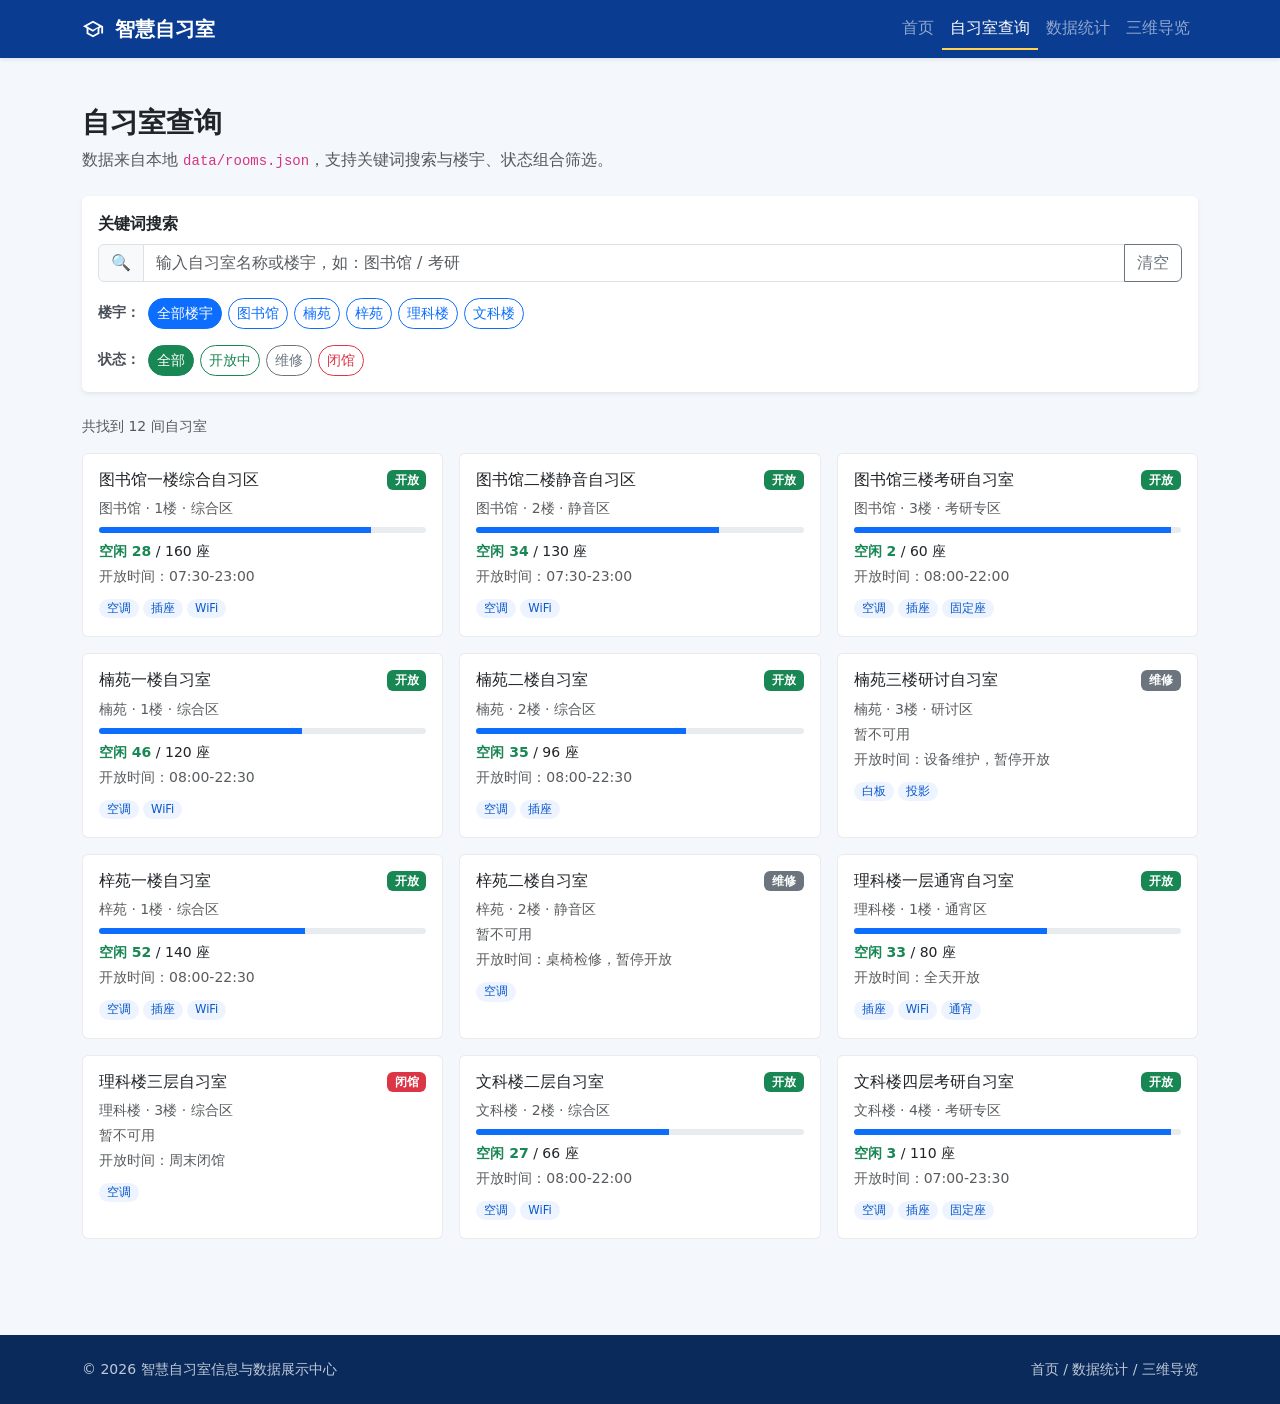
==== rooms.html @ e3b59764 "feat(rooms): 基于 JSON 实现自习室关键词搜索与楼宇、状态筛选" ====
<!DOCTYPE html>
<html lang="zh-CN">
<head>
  <meta charset="UTF-8">
  <meta name="viewport" content="width=device-width, initial-scale=1.0">
  <title>自习室查询 · 智慧自习室信息与数据展示中心</title>
  <link href="libs/bootstrap.min.css" rel="stylesheet">
  <link href="css/style.css" rel="stylesheet">
</head>
<body>
  <!-- ============ 全站统一导航 ============ -->
  <nav class="navbar navbar-expand-lg navbar-dark site-nav sticky-top shadow-sm">
    <div class="container">
      <a class="navbar-brand fw-bold" href="index.html">
        <svg class="brand-icon" viewBox="0 0 24 24" width="22" height="22" aria-hidden="true">
          <path fill="currentColor" d="M12 3 1 9l4 2.18v6L12 21l7-3.82v-6l2-1.09V17h2V9L12 3zm6.82 6L12 12.72 5.18 9 12 5.28 18.82 9zM17 15.99l-5 2.73-5-2.73v-3.72L12 15l5-3.72v3.71z"/>
        </svg>
        智慧自习室
      </a>
      <button class="navbar-toggler" type="button" data-bs-toggle="collapse"
              data-bs-target="#mainNav" aria-controls="mainNav"
              aria-expanded="false" aria-label="切换导航">
        <span class="navbar-toggler-icon"></span>
      </button>
      <div class="collapse navbar-collapse" id="mainNav">
        <ul class="navbar-nav ms-auto">
          <li class="nav-item"><a class="nav-link" href="index.html">首页</a></li>
          <li class="nav-item"><a class="nav-link" href="rooms.html">自习室查询</a></li>
          <li class="nav-item"><a class="nav-link" href="stats.html">数据统计</a></li>
          <li class="nav-item"><a class="nav-link" href="scene.html">三维导览</a></li>
        </ul>
      </div>
    </div>
  </nav>

  <main class="container py-4 py-lg-5">
    <!-- ============ 页头 ============ -->
    <header class="mb-4">
      <h1 class="h3 fw-bold">自习室查询</h1>
      <p class="text-muted mb-0">数据来自本地 <code>data/rooms.json</code>，支持关键词搜索与楼宇、状态组合筛选。</p>
    </header>

    <!-- 加载失败提示区 -->
    <div id="load-error"></div>

    <!-- ============ 查询工具栏 ============ -->
    <section class="card border-0 shadow-sm mb-4" aria-label="查询工具栏">
      <div class="card-body">
        <!-- 关键词搜索 -->
        <div class="mb-3">
          <label for="search-input" class="form-label fw-semibold">关键词搜索</label>
          <div class="input-group">
            <span class="input-group-text" aria-hidden="true">🔍</span>
            <input type="search" class="form-control" id="search-input"
                   placeholder="输入自习室名称或楼宇，如：图书馆 / 考研" autocomplete="off">
            <button class="btn btn-outline-secondary" type="button" id="search-clear">清空</button>
          </div>
        </div>

        <!-- 楼宇筛选（按钮由数据动态生成） -->
        <div class="filter-group mb-3" id="building-filters" role="group" aria-label="按楼宇筛选">
          <span class="filter-label">楼宇：</span>
          <span class="text-muted small ms-auto" id="building-loading">加载中…</span>
        </div>

        <!-- 状态筛选 -->
        <div class="filter-group" id="status-filters" role="group" aria-label="按状态筛选">
          <span class="filter-label">状态：</span>
          <button type="button" class="btn btn-sm btn-outline-success active" data-status="all">全部</button>
          <button type="button" class="btn btn-sm btn-outline-success" data-status="开放">开放中</button>
          <button type="button" class="btn btn-sm btn-outline-secondary" data-status="维修">维修</button>
          <button type="button" class="btn btn-sm btn-outline-danger" data-status="闭馆">闭馆</button>
        </div>
      </div>
    </section>

    <!-- ============ 结果区 ============ -->
    <div class="d-flex justify-content-between align-items-center mb-3">
      <p class="text-muted small mb-0" id="room-count" aria-live="polite">正在加载自习室…</p>
    </div>
    <div class="row g-3" id="room-list">
      <div class="col-12">
        <div class="loading-placeholder">
          <div class="spinner-border text-primary" role="status"></div>
          <p class="mt-2 mb-0">正在加载自习室数据…</p>
        </div>
      </div>
    </div>
  </main>

  <!-- ============ 页脚 ============ -->
  <footer class="site-footer py-4 mt-5">
    <div class="container d-flex flex-column flex-md-row justify-content-between align-items-center gap-2 small">
      <span>© <span data-year>2026</span> 智慧自习室信息与数据展示中心</span>
      <span><a href="index.html">首页</a> / <a href="stats.html">数据统计</a> / <a href="scene.html">三维导览</a></span>
    </div>
  </footer>

  <script src="libs/jquery-3.7.1.min.js"></script>
  <script src="libs/bootstrap.bundle.min.js"></script>
  <script src="js/common.js"></script>
  <script src="js/rooms.js"></script>
</body>
</html>
---- css/style.css ----
/* ============================================================
 * 智慧自习室信息与数据展示中心 · 全站公共样式
 * 依赖 Bootstrap 5，本文件只写自定义补充样式
 * ============================================================ */

:root {
  --brand-gradient: linear-gradient(135deg, #0d6efd 0%, #6610f2 100%);
  --brand-deep: #0a3d91;
}

html, body {
  height: 100%;
}

body {
  display: flex;
  flex-direction: column;
  min-height: 100vh;
  background-color: #f4f7fb;
}

main {
  flex: 1 0 auto;
}

/* 锚点跳转时给粘性导航栏留出空间 */
section[id] {
  scroll-margin-top: 76px;
}

/* ---------- 导航栏 ---------- */
.site-nav {
  background: var(--brand-deep);
}

.site-nav .nav-link {
  font-weight: 500;
}

.site-nav .nav-link.active {
  color: #fff;
  border-bottom: 2px solid #ffd34e;
}

.brand-icon {
  vertical-align: -4px;
  margin-right: 4px;
}

/* ---------- 首页横幅 ---------- */
.hero {
  background: var(--brand-gradient);
  position: relative;
  overflow: hidden;
}

.hero::after {
  /* 装饰性半透明圆，纯 CSS 不依赖图片 */
  content: "";
  position: absolute;
  right: -80px;
  top: -80px;
  width: 280px;
  height: 280px;
  border-radius: 50%;
  background: rgba(255, 255, 255, 0.12);
}

.hero .container {
  position: relative;
  z-index: 1;
}

.hero-tag {
  display: inline-block;
  padding: 4px 14px;
  border-radius: 999px;
  background: rgba(255, 255, 255, 0.18);
  font-size: 0.85rem;
}

/* ---------- 功能卡片 ---------- */
.module-card {
  border: none;
  box-shadow: 0 2px 8px rgba(0, 0, 0, 0.08);
  transition: transform 0.2s ease, box-shadow 0.2s ease;
}

.module-card:hover {
  transform: translateY(-4px);
  box-shadow: 0 8px 20px rgba(13, 110, 253, 0.18);
}

.card-badge {
  display: inline-block;
  padding: 2px 10px;
  border-radius: 999px;
  font-size: 0.75rem;
  font-weight: 600;
  width: fit-content;
}

/* ---------- 数据概览卡片 ---------- */
.stat-card {
  border: none;
  border-left: 4px solid #0d6efd;
  box-shadow: 0 2px 8px rgba(0, 0, 0, 0.06);
}

.stat-card .stat-num {
  font-size: 1.9rem;
  font-weight: 700;
  line-height: 1.2;
}

.stat-card.text-success { border-left-color: #198754; }
.stat-card.text-warning { border-left-color: #ffc107; }
.stat-card.text-info    { border-left-color: #0dcaf0; }

/* ---------- 自习室卡片 ---------- */
.room-card {
  border: 1px solid rgba(0, 0, 0, 0.08);
  transition: box-shadow 0.2s ease, transform 0.2s ease;
}

.room-card:hover {
  box-shadow: 0 6px 18px rgba(0, 0, 0, 0.12);
  transform: translateY(-2px);
}

.room-card.user-added {
  border-left: 4px solid #ffc107;
}

.tag-pill {
  display: inline-block;
  font-size: 0.72rem;
  padding: 1px 8px;
  margin: 2px 4px 2px 0;
  border-radius: 999px;
  background: #eef4ff;
  color: #0a58ca;
}

/* ---------- 筛选控件组 ---------- */
.filter-group {
  display: flex;
  flex-wrap: wrap;
  align-items: center;
  gap: 6px;
}

.filter-label {
  font-size: 0.9rem;
  color: #495057;
  font-weight: 600;
  margin-right: 2px;
  white-space: nowrap;
}

.filter-group .btn {
  border-radius: 999px;
}

/* ---------- 三维场景页 ---------- */
#scene-canvas {
  display: block;
  width: 100%;
  height: calc(100vh - 64px);
  touch-action: none;
}

.scene-panel {
  position: absolute;
  top: 76px;
  right: 14px;
  width: 250px;
  z-index: 20;
  box-shadow: 0 6px 20px rgba(0, 0, 0, 0.18);
}

.scene-legend {
  position: absolute;
  left: 14px;
  bottom: 14px;
  z-index: 20;
  padding: 10px 14px;
  border-radius: 10px;
  background: rgba(255, 255, 255, 0.92);
  font-size: 0.82rem;
  box-shadow: 0 4px 14px rgba(0, 0, 0, 0.12);
}

.legend-dot {
  display: inline-block;
  width: 12px;
  height: 12px;
  border-radius: 3px;
  margin-right: 5px;
  vertical-align: -1px;
}

.scene-hint {
  position: absolute;
  bottom: 14px;
  left: 50%;
  transform: translateX(-50%);
  z-index: 20;
  margin: 0;
  padding: 6px 16px;
  border-radius: 999px;
  background: rgba(0, 0, 0, 0.55);
  color: #fff;
  font-size: 0.8rem;
  white-space: nowrap;
}

/* 手机端三维提示换行，避免溢出 */
@media (max-width: 576px) {
  .scene-panel { width: calc(100% - 28px); top: 70px; }
  .scene-hint { font-size: 0.7rem; width: calc(100% - 28px); text-align: center; }
  #scene-canvas { height: calc(100vh - 56px); }
}

/* ---------- 图表容器 ---------- */
.chart-box {
  width: 100%;
  height: 380px;
}

@media (max-width: 576px) {
  .chart-box { height: 320px; }
}

/* ---------- 页脚 ---------- */
.site-footer {
  background: #0a2a5c;
  color: rgba(255, 255, 255, 0.75);
}

.site-footer a {
  color: rgba(255, 255, 255, 0.75);
  text-decoration: none;
}

.site-footer a:hover {
  color: #fff;
}

/* ---------- 加载占位 ---------- */
.loading-placeholder {
  text-align: center;
  color: #6c757d;
  padding: 40px 0;
}

.loading-placeholder .spinner-border {
  width: 1.6rem;
  height: 1.6rem;
}
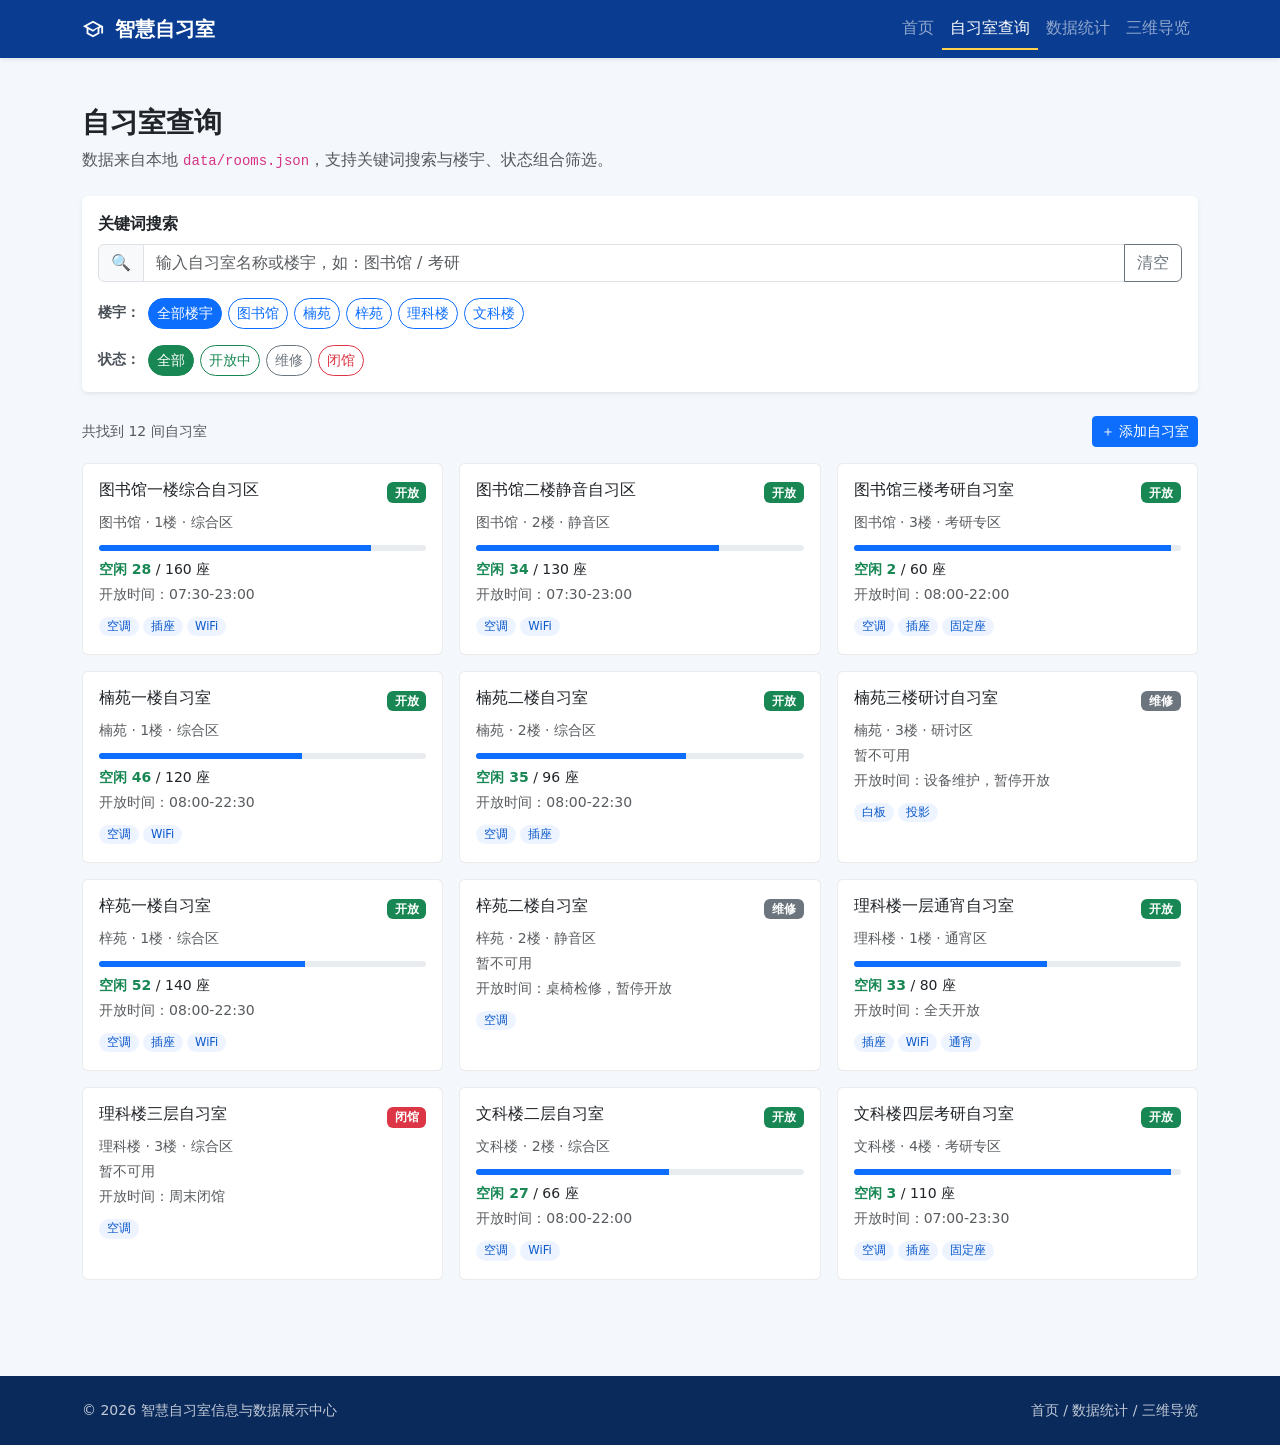
==== commit bf53b36b: "feat(rooms): 新增自习室添加/删除管理，含表单校验与 localStorage 持久化" ====
--- a/rooms.html
+++ b/rooms.html
@@ -77,6 +77,9 @@
     <!-- ============ 结果区 ============ -->
     <div class="d-flex justify-content-between align-items-center mb-3">
       <p class="text-muted small mb-0" id="room-count" aria-live="polite">正在加载自习室…</p>
+      <button class="btn btn-primary btn-sm" id="btn-add-room" type="button">
+        ＋ 添加自习室
+      </button>
     </div>
     <div class="row g-3" id="room-list">
       <div class="col-12">
@@ -87,6 +90,94 @@
       </div>
     </div>
   </main>
+
+  <!-- ============ 添加自习室模态框 ============ -->
+  <div class="modal fade" id="add-modal" tabindex="-1" aria-labelledby="add-modal-title" aria-hidden="true">
+    <div class="modal-dialog modal-dialog-centered">
+      <div class="modal-content">
+        <form id="add-form" novalidate>
+          <div class="modal-header">
+            <h2 class="modal-title fs-5" id="add-modal-title">添加自习室</h2>
+            <button type="button" class="btn-close" data-bs-dismiss="modal" aria-label="关闭"></button>
+          </div>
+          <div class="modal-body">
+            <p class="text-muted small">登记的自习室仅保存在本浏览器（localStorage），用于课堂演示数据管理。</p>
+
+            <div class="mb-3">
+              <label for="form-name" class="form-label">自习室名称 <span class="text-danger">*</span></label>
+              <input type="text" class="form-control" id="form-name" maxlength="20" placeholder="如：梓苑三楼静音自习室" required>
+              <div class="invalid-feedback">请输入 2-20 个字的自习室名称。</div>
+            </div>
+
+            <div class="row">
+              <div class="col-7 mb-3">
+                <label for="form-building" class="form-label">所在楼宇 <span class="text-danger">*</span></label>
+                <select class="form-select" id="form-building" required>
+                  <option value="">请选择…</option>
+                  <option>图书馆</option>
+                  <option>楠苑</option>
+                  <option>梓苑</option>
+                  <option>理科楼</option>
+                  <option>文科楼</option>
+                  <option>其他</option>
+                </select>
+                <div class="invalid-feedback">请选择所在楼宇。</div>
+              </div>
+              <div class="col-5 mb-3">
+                <label for="form-floor" class="form-label">楼层 <span class="text-danger">*</span></label>
+                <input type="number" class="form-control" id="form-floor" min="1" max="9" step="1" placeholder="1-9" required>
+                <div class="invalid-feedback">楼层须为 1-9 的整数。</div>
+              </div>
+            </div>
+
+            <div class="row">
+              <div class="col-6 mb-3">
+                <label for="form-seats" class="form-label">总座位数 <span class="text-danger">*</span></label>
+                <input type="number" class="form-control" id="form-seats" min="1" max="500" step="1" placeholder="1-500" required>
+                <div class="invalid-feedback">座位数须为 1-500 的整数。</div>
+              </div>
+              <div class="col-6 mb-3">
+                <label for="form-occupied" class="form-label">当前已占用 <span class="text-danger">*</span></label>
+                <input type="number" class="form-control" id="form-occupied" min="0" max="500" step="1" placeholder="0-总座位数" required>
+                <div class="invalid-feedback" id="occupied-feedback">已占用数须为不超过总座位数的非负整数。</div>
+              </div>
+            </div>
+
+            <div class="row">
+              <div class="col-6 mb-3">
+                <label for="form-status" class="form-label">开放状态 <span class="text-danger">*</span></label>
+                <select class="form-select" id="form-status" required>
+                  <option value="开放">开放</option>
+                  <option value="维修">维修</option>
+                  <option value="闭馆">闭馆</option>
+                </select>
+                <div class="invalid-feedback">请选择开放状态。</div>
+              </div>
+              <div class="col-6 mb-3">
+                <label for="form-hours" class="form-label">开放时间 <span class="text-danger">*</span></label>
+                <input type="text" class="form-control" id="form-hours" maxlength="20" placeholder="如：08:00-22:00" required>
+                <div class="invalid-feedback">请填写开放时间。</div>
+              </div>
+            </div>
+          </div>
+          <div class="modal-footer">
+            <button type="button" class="btn btn-secondary" data-bs-dismiss="modal">取消</button>
+            <button type="submit" class="btn btn-primary">确认添加</button>
+          </div>
+        </form>
+      </div>
+    </div>
+  </div>
+
+  <!-- ============ 操作结果轻提示 ============ -->
+  <div class="toast-container position-fixed bottom-0 end-0 p-3" style="z-index: 1080;">
+    <div id="op-toast" class="toast align-items-center text-bg-success border-0" role="alert" aria-live="assertive" aria-atomic="true">
+      <div class="d-flex">
+        <div class="toast-body" id="op-toast-text">操作成功</div>
+        <button type="button" class="btn-close btn-close-white me-2 m-auto" data-bs-dismiss="toast" aria-label="关闭"></button>
+      </div>
+    </div>
+  </div>
 
   <!-- ============ 页脚 ============ -->
   <footer class="site-footer py-4 mt-5">
